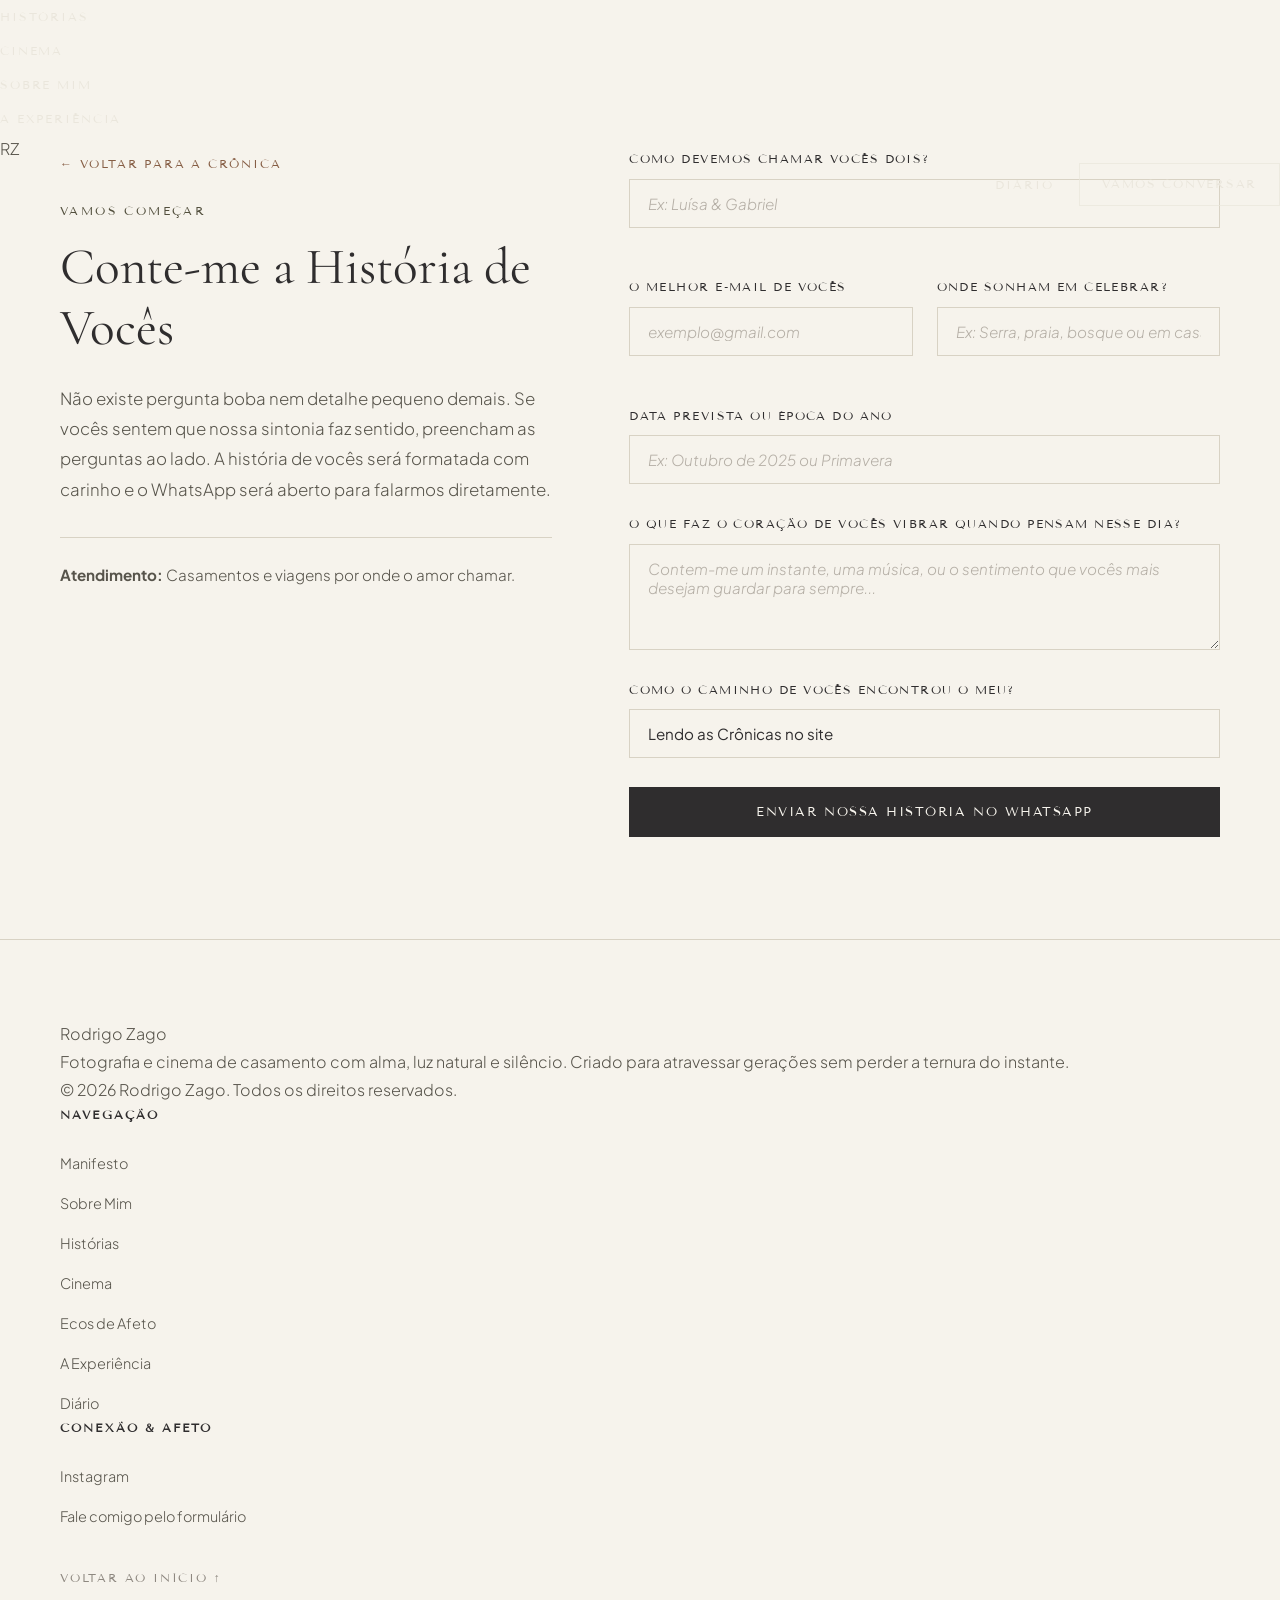
==== contato.html @ 3f22f792 "feat(contato): criar pagina dedicada de contato com envio para o WhatsApp e integrar com as cronicas" ====
<!DOCTYPE html>
<html lang="pt-BR">
<head>
  <meta charset="UTF-8">
  <meta name="viewport" content="width=device-width, initial-scale=1.0">
  <title>Conte-me a História de Vocês — Rodrigo Zago Fotografia & Filme</title>
  <meta name="description" content="Inicie a conversa sobre a fotografia e o filme do casamento de vocês com Rodrigo Zago. Envie os detalhes e fale diretamente pelo WhatsApp.">

  <!-- Google Fonts -->
  <link rel="preconnect" href="https://fonts.googleapis.com">
  <link rel="preconnect" href="https://fonts.gstatic.com" crossorigin>
  <link href="https://fonts.googleapis.com/css2?family=Cormorant+Garamond:ital,wght@0,300;0,400;0,500;0,600;1,400&family=Plus+Jakarta+Sans:wght@200;300;400;500;600&family=Tenor+Sans&display=swap" rel="stylesheet">

  <!-- Estilos Globais -->
  <link rel="stylesheet" href="style.css">
</head>
<body class="contact-standalone-page">

  <!-- HEADER NAVEGAÇÃO -->
  <header class="site-header" id="siteHeader">
    <div class="header-container">
      <nav class="nav-desktop-left" aria-label="Navegação principal">
        <ul class="nav-links">
          <li><a href="index.html#historias" class="nav-link">Histórias</a></li>
          <li><a href="index.html#cinema" class="nav-link">Cinema</a></li>
          <li><a href="index.html#sobre" class="nav-link">Sobre Mim</a></li>
          <li><a href="index.html#experiencia" class="nav-link">A Experiência</a></li>
        </ul>
      </nav>

      <div class="brand-monogram">
        <a href="index.html" class="logo-link" aria-label="Rodrigo Zago — Ir para a página inicial">
          <div class="monogram-circle">
            <span class="monogram-text">RZ</span>
          </div>
        </a>
      </div>

      <div class="nav-action-group">
        <a href="index.html#diario" class="nav-link desktop-only">Diário</a>
        <a href="contato.html" class="btn btn-primary-sm">Vamos Conversar</a>
        <button class="mobile-toggle" id="mobileToggle" aria-expanded="false" aria-controls="mobileMenu" aria-label="Abrir menu de navegação">
          <span class="hamburger-line"></span>
          <span class="hamburger-line"></span>
        </button>
      </div>
    </div>

    <!-- Menu Mobile Drawer -->
    <div class="mobile-drawer" id="mobileMenu" aria-hidden="true">
      <div class="drawer-content">
        <ul class="mobile-nav-list">
          <li><a href="index.html#manifesto" class="mobile-nav-link">Manifesto</a></li>
          <li><a href="index.html#sobre" class="mobile-nav-link">Sobre Mim</a></li>
          <li><a href="index.html#historias" class="mobile-nav-link">Histórias & Galeria</a></li>
          <li><a href="index.html#cinema" class="mobile-nav-link">Cinema & Filmes</a></li>
          <li><a href="index.html#depoimentos" class="mobile-nav-link">Ecos de Afeto</a></li>
          <li><a href="index.html#experiencia" class="mobile-nav-link">A Experiência</a></li>
          <li><a href="index.html#diario" class="mobile-nav-link">Diário & Crônicas</a></li>
          <li><a href="contato.html" class="mobile-nav-link highlight">Iniciar Nossa Conversa</a></li>
        </ul>
        <div class="mobile-drawer-footer">
          <p class="drawer-note">Disponível em todo o Brasil & Destinos Internacionais</p>
          <div class="drawer-socials">
            <a href="https://instagram.com" target="_blank" rel="noopener">Instagram</a>
          </div>
        </div>
      </div>
    </div>
  </header>

  <!-- SEÇÃO DE FORMULÁRIO DE CONTATO (INTEGRAÇÃO WHATSAPP) -->
  <main class="contact-page-main" style="padding-top: calc(var(--header-height) + clamp(2.5rem, 5vw, 4.5rem)); padding-bottom: clamp(5rem, 8vw, 8rem);">
    <div class="container contact-container">
      <div class="contact-intro">
        <div style="margin-bottom: 1.5rem;">
          <a href="javascript:history.back()" id="contactBackBtn" style="display: inline-flex; align-items: center; gap: 8px; font-family: var(--font-accent); font-size: 0.75rem; letter-spacing: 0.15em; text-transform: uppercase; color: var(--accent-terracotta);">
            ← Voltar para a crônica
          </a>
        </div>
        <p class="section-tagline">VAMOS COMEÇAR</p>
        <h1 class="section-heading" style="font-size: clamp(2.2rem, 4.5vw, 3.2rem);">Conte-me a História de Vocês</h1>
        <p class="contact-lead">
          Não existe pergunta boba nem detalhe pequeno demais. Se vocês sentem que nossa sintonia faz sentido, preencham as perguntas ao lado. A história de vocês será formatada com carinho e o WhatsApp será aberto para falarmos diretamente.
        </p>
        <div class="contact-direct-info">
          <p><strong>Atendimento:</strong> Casamentos e viagens por onde o amor chamar.</p>
        </div>
      </div>

      <div class="form-wrapper">
        <form class="intimate-form" id="contactForm" novalidate>
          <div class="form-group">
            <label for="names" class="form-label">Como devemos chamar vocês dois?</label>
            <input type="text" id="names" name="names" class="form-input" placeholder="Ex: Luísa & Gabriel" required>
            <span class="field-error" id="namesError" aria-live="polite"></span>
          </div>

          <div class="form-row">
            <div class="form-group">
              <label for="email" class="form-label">O melhor e-mail de vocês</label>
              <input type="email" id="email" name="email" class="form-input" placeholder="exemplo@gmail.com" required>
              <span class="field-error" id="emailError" aria-live="polite"></span>
            </div>
            <div class="form-group">
              <label for="location" class="form-label">Onde sonham em celebrar?</label>
              <input type="text" id="location" name="location" class="form-input" placeholder="Ex: Serra, praia, bosque ou em casa">
            </div>
          </div>

          <div class="form-group">
            <label for="date" class="form-label">Data prevista ou época do ano</label>
            <input type="text" id="date" name="date" class="form-input" placeholder="Ex: Outubro de 2025 ou Primavera">
          </div>

          <div class="form-group">
            <label for="story" class="form-label">O que faz o coração de vocês vibrar quando pensam nesse dia?</label>
            <textarea id="story" name="story" class="form-textarea" rows="4" placeholder="Contem-me um instante, uma música, ou o sentimento que vocês mais desejam guardar para sempre..."></textarea>
          </div>

          <div class="form-group">
            <label for="discovery" class="form-label">Como o caminho de vocês encontrou o meu?</label>
            <select id="discovery" name="discovery" class="form-select">
              <option value="" disabled selected>Selecione uma opção carinhosa...</option>
              <option value="cronicas" selected>Lendo as Crônicas no site</option>
              <option value="instagram">Instagram / Fotos que vi por lá</option>
              <option value="indicacao">Indicação de amigos queridos ou fornecedor</option>
              <option value="pinterest">Pinterest / Inspirações salvas</option>
              <option value="google">Busca no Google</option>
              <option value="outro">Outro acaso bonito</option>
            </select>
          </div>

          <button type="submit" class="btn btn-primary btn-block" id="submitBtn">
            <span class="btn-text">Enviar Nossa História no WhatsApp</span>
            <span class="spinner" aria-hidden="true"></span>
          </button>
        </form>

        <!-- Confirmação Acolhedora -->
        <div class="form-success-card" id="formSuccess" style="display: none;" role="alert">
          <h3 class="success-heading">História encaminhada com afeto!</h3>
          <p class="success-message">
            Sua história foi formatada com carinho e o WhatsApp foi aberto para falar diretamente com o Rodrigo Zago.
          </p>
          <p class="success-message" style="font-size: 0.9rem; margin-bottom: 1.5rem; opacity: 0.85;">
            Caso a conversa não tenha aberto automaticamente, clique no botão abaixo para enviar:
          </p>
          <div>
            <a href="https://wa.me/5561998685870" id="whatsappFallbackBtn" target="_blank" rel="noopener" class="btn btn-primary" style="display: inline-flex; align-items: center; justify-content: center; gap: 0.5rem; text-decoration: none; padding: 0.9rem 2rem;">
              <span>Abrir conversa no WhatsApp</span>
              <span aria-hidden="true">→</span>
            </a>
          </div>
          <p class="success-sign" style="margin-top: 2rem;">— Rodrigo Zago</p>
        </div>
      </div>
    </div>
  </main>

  <!-- RODAPÉ EDITORIAL -->
  <footer class="site-footer">
    <div class="container footer-container">
      <div class="footer-col brand-col">
        <a href="index.html" class="footer-logo">Rodrigo Zago</a>
        <p class="footer-manifesto-mini">
          Fotografia e cinema de casamento com alma, luz natural e silêncio. Criado para atravessar gerações sem perder a ternura do instante.
        </p>
        <p class="footer-copyright">
          © 2026 Rodrigo Zago. Todos os direitos reservados.
        </p>
      </div>

      <div class="footer-col nav-col">
        <h5 class="footer-title">Navegação</h5>
        <ul class="footer-nav">
          <li><a href="index.html#manifesto">Manifesto</a></li>
          <li><a href="index.html#sobre">Sobre Mim</a></li>
          <li><a href="index.html#historias">Histórias</a></li>
          <li><a href="index.html#cinema">Cinema</a></li>
          <li><a href="index.html#depoimentos">Ecos de Afeto</a></li>
          <li><a href="index.html#experiencia">A Experiência</a></li>
          <li><a href="index.html#diario">Diário</a></li>
        </ul>
      </div>

      <div class="footer-col connection-col">
        <h5 class="footer-title">Conexão & Afeto</h5>
        <ul class="footer-nav">
          <li><a href="https://instagram.com" target="_blank" rel="noopener">Instagram</a></li>
          <li><a href="contato.html">Fale comigo pelo formulário</a></li>
        </ul>
        <div class="footer-back-to-top">
          <a href="#siteHeader" class="back-link">Voltar ao início ↑</a>
        </div>
      </div>
    </div>
  </footer>

  <script src="script.js"></script>
</body>
</html>
---- style.css ----
/* ==========================================================================
   RODRIGO ZAGO FOTOGRAFIA & FILME — DESIGN SYSTEM & ESTILO VISUAL
   Paleta e tipografia alinhadas à identidade visual da marca Rodrigo Zago
   ========================================================================== */

/* 1. VARIÁVEIS DE DESIGN & PALETA DE CORES */
:root {
  /* Cores Principais */
  /* Paleta da marca Rodrigo Zago: oliva #524F3D · grafite #2F2D2E · creme #EAE6DC · terracota #865E45 */
  --bg-canvas: #F6F3EC;          /* Creme claro (derivado do creme da marca) */
  --bg-surface: #EAE6DC;         /* Creme da marca para seções alternadas */
  --bg-surface-dark: #2F2D2E;    /* Grafite da marca para botões sólidos */
  --border-subtle: #D8D2C4;      /* Linhas divisórias ultrafinas */
  --border-active: #524F3D;      /* Oliva da marca (foco) */
  
  /* Tipografia */
  --text-primary: #2F2D2E;       /* Títulos e textos de alto contraste */
  --text-secondary: #57544B;     /* Leitura suave para corpo de texto */
  --text-muted: #8E8880;         /* Legendas e metadados */
  --accent-olive: #524F3D;       /* Verde oliva desbotado / tags */
  --accent-terracotta: #865E45;  /* Terracota suave */

  /* Famílias Tipográficas */
  --font-serif: 'Cormorant Garamond', Georgia, serif;
  --font-sans: 'Plus Jakarta Sans', -apple-system, BlinkMacSystemFont, "Segoe UI", Roboto, sans-serif;
  --font-accent: 'Tenor Sans', sans-serif;

  /* Easing & Transições */
  --transition-smooth: cubic-bezier(0.16, 1, 0.3, 1);
  --transition-fast: cubic-bezier(0.25, 0.46, 0.45, 0.94);
  --duration-normal: 0.4s;
  --duration-slow: 0.8s;

  /* Espaçamentos & Layout */
  --container-max: 1280px;
  --header-height: 84px;
}

/* 2. RESET & BASE */
*, *::before, *::after {
  box-sizing: border-box;
  margin: 0;
  padding: 0;
}

html {
  scroll-behavior: smooth;
  font-size: 16px;
  background-color: var(--bg-canvas);
  color: var(--text-primary);
  -webkit-font-smoothing: antialiased;
  -moz-osx-font-smoothing: grayscale;
}

body {
  font-family: var(--font-sans);
  font-weight: 300;
  line-height: 1.75;
  background-color: var(--bg-canvas);
  color: var(--text-secondary);
  overflow-x: hidden;
  position: relative;
}

/* Acessibilidade: Skip Link */
.skip-link {
  position: absolute;
  top: -100px;
  left: 20px;
  background: var(--text-primary);
  color: var(--bg-canvas);
  padding: 12px 20px;
  z-index: 9999;
  text-decoration: none;
  font-size: 14px;
  letter-spacing: 0.05em;
  transition: top 0.2s ease;
}
.skip-link:focus {
  top: 20px;
}

/* Foco visível acessível */
:focus-visible {
  outline: 2px solid var(--accent-olive);
  outline-offset: 4px;
}

/* Imagens responsivas */
img {
  max-width: 100%;
  height: auto;
  display: block;
}

/* Links & Botões */
a {
  color: inherit;
  text-decoration: none;
  transition: color var(--duration-normal) var(--transition-smooth);
}

button {
  background: none;
  border: none;
  cursor: pointer;
  font-family: inherit;
}

/* 3. LAYOUT & CONTAINERS */
.container {
  width: 100%;
  max-width: var(--container-max);
  margin-left: auto;
  margin-right: auto;
  padding-left: clamp(20px, 5vw, 60px);
  padding-right: clamp(20px, 5vw, 60px);
}

.section-tagline {
  font-family: var(--font-accent);
  font-size: 0.75rem;
  letter-spacing: 0.2em;
  text-transform: uppercase;
  color: var(--accent-olive);
  margin-bottom: 1rem;
}

.section-heading {
  font-family: var(--font-serif);
  font-size: clamp(2rem, 3.5vw, 3.25rem);
  font-weight: 400;
  line-height: 1.2;
  color: var(--text-primary);
  margin-bottom: 1.5rem;
}

.section-description {
  font-size: 1.05rem;
  line-height: 1.8;
  color: var(--text-secondary);
  max-width: 600px;
  margin: 0 auto 2.5rem;
}

.section-header-center {
  text-align: center;
  margin-bottom: 4rem;
}

/* 4. BOTÕES & INTERAÇÕES */
.btn {
  display: inline-flex;
  align-items: center;
  justify-content: center;
  font-family: var(--font-accent);
  font-size: 0.8rem;
  letter-spacing: 0.14em;
  text-transform: uppercase;
  padding: 16px 36px;
  transition: all var(--duration-normal) var(--transition-smooth);
  position: relative;
  overflow: hidden;
}

.btn-primary-sm {
  white-space: nowrap;
  background-color: var(--text-primary);
  color: var(--bg-canvas);
  padding: 10px 22px;
  font-size: 0.72rem;
  letter-spacing: 0.15em;
}
.btn-primary-sm:hover {
  background-color: var(--accent-olive);
  color: #FFFFFF;
}

.btn-primary {
  background-color: var(--text-primary);
  color: var(--bg-canvas);
  border: 1px solid var(--text-primary);
}
.btn-primary:hover {
  background-color: var(--accent-olive);
  border-color: var(--accent-olive);
}

/* Texto interno do botão sólido (ex.: "Enviar Nossa História") precisa contrastar com o fundo escuro */
.btn-primary .btn-text {
  color: var(--bg-canvas);
  padding: 0;
}

.btn-outline {
  background-color: transparent;
  color: var(--text-primary);
  border: 1px solid var(--border-subtle);
}
.btn-outline:hover {
  border-color: var(--text-primary);
  background-color: var(--text-primary);
  color: var(--bg-canvas);
}

.btn-text {
  font-family: var(--font-accent);
  font-size: 0.8rem;
  letter-spacing: 0.12em;
  color: var(--text-primary);
  padding: 16px 12px;
  display: inline-flex;
  align-items: center;
  gap: 8px;
}
.btn-text .arrow {
  transition: transform 0.3s ease;
}
.btn-text:hover .arrow {
  transform: translateX(6px);
}

.btn-block {
  width: 100%;
}

/* 5. HEADER & NAVEGAÇÃO */
/* Estado inicial: transparente sobre a foto do hero; ganha fundo creme ao rolar (.is-solid) ou com o menu mobile aberto */
.site-header.is-solid {
  background-color: rgba(246, 243, 236, 0.96);
  box-shadow: 0 4px 20px -8px rgba(47, 45, 46, 0.06);
  border-bottom-color: rgba(216, 210, 196, 0.8);
}
.site-header:not(.is-solid):not(:has(.mobile-toggle[aria-expanded="true"])) {
  background-color: transparent;
  border-bottom-color: transparent;
  -webkit-backdrop-filter: none;
  backdrop-filter: none;
}
.site-header:not(.is-solid):not(:has(.mobile-toggle[aria-expanded="true"])) .nav-link {
  color: var(--bg-surface);
}
.site-header:not(.is-solid):not(:has(.mobile-toggle[aria-expanded="true"])) .nav-link::after {
  background-color: var(--bg-surface);
}
.site-header:not(.is-solid):not(:has(.mobile-toggle[aria-expanded="true"])) .btn-primary-sm {
  background-color: transparent;
  border: 1px solid rgba(234, 230, 220, 0.7);
  color: var(--bg-surface);
}
.site-header:not(.is-solid):not(:has(.mobile-toggle[aria-expanded="true"])) .hamburger-line {
  background-color: var(--bg-surface);
}
.site-header:not(.is-solid):not(:has(.mobile-toggle[aria-expanded="true"])) .brand-logo {
  opacity: 0;
  pointer-events: none;
}
.brand-logo {
  transition: opacity 0.4s ease;
}

.site-header {
  position: fixed;
  top: 0;
  left: 0;
  right: 0;
  z-index: 1000;
  background-color: rgba(246, 243, 236, 0.85);
  backdrop-filter: blur(12px);
  -webkit-backdrop-filter: blur(12px);
  border-bottom: 1px solid rgba(216, 210, 196, 0.5);
  transition: background-color 0.3s ease, border-color 0.3s ease;
  height: var(--header-height);
}

.header-inner {
  height: 100%;
  display: grid;
  grid-template-columns: 1fr auto 1fr;
  align-items: center;
  position: relative;
}

.nav-desktop {
  grid-column: 1;
  display: flex;
  align-items: center;
  justify-content: flex-start;
}

.nav-list {
  display: flex;
  list-style: none;
  align-items: center;
  gap: clamp(1.4rem, 2vw, 2.2rem);
}

.nav-link {
  font-family: var(--font-accent);
  font-size: 0.78rem;
  letter-spacing: 0.15em;
  text-transform: uppercase;
  color: var(--text-secondary);
  position: relative;
  padding: 6px 0;
  display: inline-flex;
  align-items: center;
  white-space: nowrap;
}

.nav-link::after {
  content: '';
  position: absolute;
  bottom: 0;
  left: 0;
  width: 100%;
  height: 1px;
  background-color: var(--text-primary);
  transform: scaleX(0);
  transform-origin: right;
  transition: transform 0.35s var(--transition-smooth);
}

.nav-link:hover {
  color: var(--text-primary);
}
.nav-link:hover::after {
  transform: scaleX(1);
  transform-origin: left;
}

.brand-logo {
  grid-column: 2;
  justify-self: center;
  text-align: center;
  display: flex;
  flex-direction: column;
  align-items: center;
}

.logo-wordmark {
  display: block;
  height: 44px;
  width: auto;
  aspect-ratio: 3.8608 / 1;
  color: var(--accent-olive);
}

.nav-action-group {
  grid-column: 3;
  display: flex;
  align-items: center;
  justify-content: flex-end;
  justify-self: end;
  gap: clamp(1.4rem, 2vw, 2.2rem);
}

/* Mobile Toggle */
.mobile-toggle {
  display: none;
  flex-direction: column;
  justify-content: center;
  gap: 6px;
  width: 32px;
  height: 32px;
  padding: 4px;
}

.hamburger-line {
  width: 100%;
  height: 1px;
  background-color: var(--text-primary);
  transition: transform 0.3s ease, opacity 0.3s ease;
}

.mobile-toggle[aria-expanded="true"] .hamburger-line:nth-child(1) {
  transform: translateY(3.5px) rotate(45deg);
}
.mobile-toggle[aria-expanded="true"] .hamburger-line:nth-child(2) {
  transform: translateY(-3.5px) rotate(-45deg);
}

/* Mobile Drawer */
.mobile-drawer {
  position: fixed;
  top: var(--header-height);
  left: 0;
  right: 0;
  bottom: 0;
  background-color: var(--bg-canvas);
  display: flex;
  flex-direction: column;
  justify-content: space-between;
  padding: 3rem 2rem 2rem;
  opacity: 0;
  pointer-events: none;
  transform: translateY(-10px);
  transition: opacity 0.4s ease, transform 0.4s var(--transition-smooth);
  z-index: 999;
}

.mobile-drawer.is-open {
  opacity: 1;
  pointer-events: auto;
  transform: translateY(0);
}

.mobile-nav-list {
  list-style: none;
  display: flex;
  flex-direction: column;
  gap: 1.6rem;
}

.mobile-nav-link {
  font-family: var(--font-serif);
  font-size: 1.85rem;
  font-weight: 300;
  color: var(--text-primary);
}
.mobile-nav-link.highlight {
  font-style: italic;
  color: var(--accent-terracotta);
}

.mobile-drawer-footer {
  border-top: 1px solid var(--border-subtle);
  padding-top: 1.5rem;
  font-size: 0.85rem;
  color: var(--text-muted);
}
.drawer-socials {
  margin-top: 0.5rem;
  display: flex;
  gap: 0.8rem;
  align-items: center;
}

/* 6. HERO SECTION */
.hero-section {
  position: relative;
  min-height: 100vh;
  min-height: 100svh;
  display: flex;
  align-items: center;
  justify-content: center;
  text-align: center;
  padding: calc(var(--header-height) + 2rem) 0 6rem;
  overflow: hidden;
  isolation: isolate;
  color: var(--bg-surface);
}

/* Fundo em tela cheia */
.hero-bg {
  position: absolute;
  inset: 0;
  z-index: -1;
  background-color: #1d1c17;
}
.hero-bg-img {
  width: 100%;
  height: 100%;
  object-fit: cover;
  object-position: 55% 50%;
}
.hero-bg-overlay {
  position: absolute;
  inset: 0;
  background:
    linear-gradient(to bottom, rgba(29, 28, 23, 0.55) 0%, rgba(29, 28, 23, 0.38) 45%, rgba(29, 28, 23, 0.7) 100%);
}

.hero-cover-content {
  display: flex;
  flex-direction: column;
  align-items: center;
}

.hero-logo-heading {
  margin: 0 0 2.2rem;
  line-height: 0;
}
.hero-logo {
  width: clamp(260px, 46vw, 600px);
  height: auto;
  color: var(--bg-surface);
}

.hero-manifesto {
  font-family: var(--font-serif);
  font-size: clamp(1.45rem, 2.5vw, 2.3rem);
  font-weight: 400;
  font-style: italic;
  line-height: 1.3;
  color: var(--bg-surface);
  max-width: 760px;
  margin-bottom: 1.4rem;
}

.hero-subtext {
  font-size: clamp(0.95rem, 1.1vw, 1.1rem);
  line-height: 1.8;
  color: rgba(234, 230, 220, 0.82);
  max-width: 540px;
  margin-bottom: 2.4rem;
}

.hero-actions {
  justify-content: center;
  display: flex;
  flex-wrap: wrap;
  align-items: center;
  gap: 1.5rem;
}

.hero-section .btn-outline {
  color: var(--bg-surface);
  border-color: rgba(234, 230, 220, 0.7);
}
.hero-section .btn-outline:hover {
  background-color: var(--bg-surface);
  border-color: var(--bg-surface);
  color: var(--text-primary);
}
.hero-section .btn-text {
  color: var(--bg-surface);
}

/* Indicador de Scroll */
.scroll-invitation {
  position: absolute;
  left: 0;
  right: 0;
  bottom: 1.75rem;
  text-align: center;
}

.scroll-link {
  display: inline-flex;
  flex-direction: column;
  align-items: center;
  gap: 8px;
  color: rgba(234, 230, 220, 0.75);
  font-family: var(--font-accent);
  font-size: 0.7rem;
  letter-spacing: 0.2em;
  text-transform: uppercase;
}

.scroll-line {
  width: 1px;
  height: 36px;
  background: linear-gradient(to bottom, rgba(234, 230, 220, 0.2), var(--bg-surface));
  animation: scrollPulse 2s infinite ease-in-out;
}

@keyframes scrollPulse {
  0% { transform: scaleY(0.4); transform-origin: top; }
  50% { transform: scaleY(1); transform-origin: top; }
  100% { transform: scaleY(0.4); transform-origin: bottom; }
}

.visually-hidden {
  position: absolute;
  width: 1px;
  height: 1px;
  margin: -1px;
  padding: 0;
  overflow: hidden;
  clip: rect(0, 0, 0, 0);
  white-space: nowrap;
  border: 0;
}

/* 7. SEÇÃO SOBRE (ACOLHIMENTO HUMANO) */
.about-section {
  padding: clamp(5rem, 8vw, 9rem) 0;
  background-color: var(--bg-surface);
  border-top: 1px solid var(--border-subtle);
  border-bottom: 1px solid var(--border-subtle);
}

.about-grid {
  display: grid;
  grid-template-columns: 0.85fr 1.15fr;
  gap: clamp(3rem, 6vw, 7rem);
  align-items: center;
}

.portrait-container {
  position: relative;
  padding: 16px;
  background: var(--bg-canvas);
  border: 1px solid var(--border-subtle);
  box-shadow: 0 12px 30px -15px rgba(47, 45, 46, 0.05);
}

.portrait-img {
  width: 100%;
  aspect-ratio: 3 / 4;
  object-fit: cover;
}

.portrait-caption {
  margin-top: 14px;
  text-align: center;
  font-family: var(--font-serif);
  font-size: 1.15rem;
  color: var(--text-primary);
}
.portrait-caption .sub {
  display: block;
  font-family: var(--font-accent);
  font-size: 0.65rem;
  letter-spacing: 0.15em;
  text-transform: uppercase;
  color: var(--text-muted);
  margin-top: 2px;
}

.editorial-body {
  font-size: 1.05rem;
  line-height: 1.9;
  color: var(--text-secondary);
  display: flex;
  flex-direction: column;
  gap: 1.5rem;
  margin-bottom: 2.5rem;
}

.highlight-quote {
  font-family: var(--font-serif);
  font-size: 1.35rem;
  font-style: italic;
  line-height: 1.5;
  color: var(--text-primary);
  border-left: 2px solid var(--accent-terracotta);
  padding-left: 1.5rem;
  margin: 1rem 0;
}

.about-footer-actions {
  display: flex;
  align-items: center;
  justify-content: space-between;
  flex-wrap: wrap;
  gap: 1.5rem;
  padding-top: 1rem;
}

.personal-sign {
  display: flex;
  flex-direction: column;
}

.sign-name {
  font-family: var(--font-serif);
  font-size: 1.6rem;
  font-style: italic;
  color: var(--text-primary);
}

.sign-city {
  font-family: var(--font-accent);
  font-size: 0.68rem;
  letter-spacing: 0.15em;
  text-transform: uppercase;
  color: var(--accent-olive);
}

/* 8. GALERIA EDITORIAL (MASONRY GRID) */
.gallery-section {
  padding: clamp(5rem, 8vw, 9rem) 0;
}

.filter-tabs {
  display: flex;
  justify-content: center;
  flex-wrap: wrap;
  gap: 0.75rem;
  margin-top: 2rem;
}

.tab-btn {
  font-family: var(--font-accent);
  font-size: 0.75rem;
  letter-spacing: 0.15em;
  text-transform: uppercase;
  color: var(--text-secondary);
  padding: 8px 18px;
  border: 1px solid transparent;
  transition: all 0.3s ease;
}

.tab-btn:hover {
  color: var(--text-primary);
  border-color: var(--border-subtle);
}

.tab-btn.active {
  color: var(--text-primary);
  border-color: var(--text-primary);
  background-color: var(--bg-surface);
}

/* Grid Editorial */
.masonry-grid {
  display: grid;
  grid-template-columns: repeat(12, 1fr);
  gap: 1.75rem;
  margin-top: 3.5rem;
}

.gallery-card {
  position: relative;
  overflow: hidden;
  transition: opacity 0.4s ease, transform 0.4s ease;
}

.gallery-card.hide {
  display: none;
}

/* Variações de Ritmo Editorial */
.item-tall {
  grid-column: span 4;
}
.item-standard {
  grid-column: span 4;
}
.item-wide {
  grid-column: span 8;
}

.gallery-btn {
  width: 100%;
  height: 100%;
  display: block;
  text-align: left;
  position: relative;
  overflow: hidden;
}

.gallery-btn img {
  width: 100%;
  height: 100%;
  object-fit: cover;
  transition: transform var(--duration-slow) var(--transition-smooth);
}

.item-tall .gallery-btn { aspect-ratio: 3 / 4.2; }
.item-standard .gallery-btn { aspect-ratio: 1 / 1; }
.item-wide .gallery-btn { aspect-ratio: 16 / 9; }

/* Overlay de Hover */
.card-overlay {
  position: absolute;
  inset: 0;
  background: linear-gradient(to top, rgba(47, 45, 46, 0.75) 0%, rgba(47, 45, 46, 0.1) 60%, transparent 100%);
  opacity: 0;
  display: flex;
  flex-direction: column;
  justify-content: flex-end;
  padding: 2rem;
  transition: opacity 0.4s var(--transition-smooth);
  color: #FFFFFF;
}

.gallery-btn:hover img {
  transform: scale(1.04);
}
.gallery-btn:hover .card-overlay {
  opacity: 1;
}

.card-category {
  font-family: var(--font-accent);
  font-size: 0.65rem;
  letter-spacing: 0.2em;
  text-transform: uppercase;
  color: #DFD7CB;
}

.card-title {
  font-family: var(--font-serif);
  font-size: 1.5rem;
  font-weight: 400;
  margin: 4px 0;
}

.card-location {
  font-size: 0.85rem;
  color: #DFD7CB;
  font-weight: 300;
}

.view-icon {
  position: absolute;
  top: 1.5rem;
  right: 1.5rem;
  font-size: 1.5rem;
  color: #FFFFFF;
  line-height: 1;
}

.gallery-cta {
  text-align: center;
  margin-top: 5rem;
}

.gallery-invitation {
  font-family: var(--font-serif);
  font-size: 1.35rem;
  font-style: italic;
  color: var(--text-primary);
  margin-bottom: 1.5rem;
}

/* 9. SEÇÃO DEPOIMENTOS (ECOS DE AFETO) */
.testimonial-section {
  padding: clamp(5rem, 8vw, 8rem) 0;
  background-color: var(--bg-surface);
  border-top: 1px solid var(--border-subtle);
  border-bottom: 1px solid var(--border-subtle);
}

.testimonial-card {
  max-width: 820px;
  margin: 0 auto;
  text-align: center;
  position: relative;
}

.testimonial-quote-mark {
  font-family: var(--font-serif);
  font-size: 6rem;
  line-height: 1;
  color: var(--border-subtle);
  margin-bottom: -1rem;
}

.testimonials-slider {
  position: relative;
  min-height: 220px;
}

.testimonial-item {
  display: none;
  opacity: 0;
  transition: opacity 0.5s var(--transition-smooth);
}

.testimonial-item.active {
  display: block;
  opacity: 1;
}

.testimonial-text {
  font-family: var(--font-serif);
  font-size: clamp(1.25rem, 2.2vw, 1.85rem);
  font-style: italic;
  font-weight: 400;
  line-height: 1.6;
  color: var(--text-primary);
  margin-bottom: 2.5rem;
}

.author-name {
  font-family: var(--font-accent);
  font-size: 0.85rem;
  letter-spacing: 0.18em;
  text-transform: uppercase;
  color: var(--text-primary);
  font-style: normal;
  display: block;
}

.author-event {
  font-size: 0.85rem;
  color: var(--accent-olive);
  margin-top: 4px;
  display: block;
}

.testimonial-nav {
  display: flex;
  justify-content: center;
  gap: 12px;
  margin-top: 2.5rem;
}

.slider-dot {
  width: 10px;
  height: 10px;
  border-radius: 50%;
  border: 1px solid var(--text-primary);
  background-color: transparent;
  transition: all 0.3s ease;
}

.slider-dot.active {
  background-color: var(--text-primary);
  transform: scale(1.2);
}

/* 10. A EXPERIÊNCIA (PASSOS) */
.experience-section {
  padding: clamp(5rem, 8vw, 9rem) 0;
}

.steps-grid {
  display: grid;
  grid-template-columns: repeat(3, 1fr);
  gap: clamp(2rem, 4vw, 4rem);
  margin-top: 4rem;
}

.step-card {
  padding: 2.5rem 2rem;
  border-top: 1px solid var(--border-subtle);
  position: relative;
}

.step-num {
  font-family: var(--font-serif);
  font-size: 2.5rem;
  font-style: italic;
  color: var(--border-subtle);
  display: block;
  margin-bottom: 1rem;
}

.step-title {
  font-family: var(--font-serif);
  font-size: 1.5rem;
  font-weight: 400;
  color: var(--text-primary);
  margin-bottom: 1rem;
}

.step-body {
  font-size: 0.95rem;
  line-height: 1.8;
  color: var(--text-secondary);
}

/* 11. DIÁRIO & CRÔNICAS */
.journal-section {
  padding: clamp(5rem, 8vw, 9rem) 0;
  background-color: var(--bg-surface);
  border-top: 1px solid var(--border-subtle);
}

.journal-header {
  display: flex;
  justify-content: space-between;
  align-items: flex-end;
  margin-bottom: 3.5rem;
}

.journal-carousel-wrapper {
  position: relative;
  width: 100%;
}

.journal-carousel-controls {
  display: none;
}

.journal-grid {
  display: grid;
  grid-template-columns: repeat(2, 1fr);
  gap: clamp(2rem, 5vw, 4rem);
}

.journal-card-link {
  display: block;
}

.journal-img-wrapper {
  overflow: hidden;
  aspect-ratio: 16 / 10;
  margin-bottom: 1.5rem;
}

.journal-img-wrapper img {
  width: 100%;
  height: 100%;
  object-fit: cover;
  transition: transform var(--duration-slow) var(--transition-smooth);
}

.journal-card:hover .journal-img-wrapper img {
  transform: scale(1.03);
}

.journal-meta {
  display: flex;
  align-items: center;
  gap: 8px;
  font-family: var(--font-accent);
  font-size: 0.7rem;
  letter-spacing: 0.15em;
  text-transform: uppercase;
  color: var(--text-muted);
  margin-bottom: 0.8rem;
}

.journal-title {
  font-family: var(--font-serif);
  font-size: 1.75rem;
  font-weight: 400;
  line-height: 1.3;
  color: var(--text-primary);
  margin-bottom: 0.8rem;
}

.journal-excerpt {
  font-size: 0.95rem;
  line-height: 1.8;
  color: var(--text-secondary);
  margin-bottom: 1.2rem;
}

.read-more {
  font-family: var(--font-accent);
  font-size: 0.75rem;
  letter-spacing: 0.15em;
  text-transform: uppercase;
  color: var(--text-primary);
  display: inline-flex;
  align-items: center;
  gap: 6px;
  border-bottom: 1px solid var(--text-primary);
  padding-bottom: 2px;
}

/* 12. CONTATO HUMANIZADO */
.contact-section {
  padding: clamp(5rem, 8vw, 9rem) 0;
  border-top: 1px solid var(--border-subtle);
}

.contact-container {
  display: grid;
  grid-template-columns: 1fr 1.2fr;
  gap: clamp(3rem, 6vw, 6rem);
  align-items: flex-start;
}

.contact-lead {
  font-size: 1.05rem;
  line-height: 1.8;
  color: var(--text-secondary);
  margin-bottom: 2rem;
}

.contact-direct-info {
  display: flex;
  flex-direction: column;
  gap: 0.8rem;
  font-size: 0.95rem;
  color: var(--text-secondary);
  padding-top: 1.5rem;
  border-top: 1px solid var(--border-subtle);
}

.contact-direct-info a {
  color: var(--text-primary);
  text-decoration: underline;
  text-underline-offset: 4px;
}

/* Formulário */
.intimate-form {
  display: flex;
  flex-direction: column;
  gap: 1.8rem;
}

.form-row {
  display: grid;
  grid-template-columns: 1fr 1fr;
  gap: 1.5rem;
}

.form-group {
  display: flex;
  flex-direction: column;
}

.form-label {
  font-family: var(--font-accent);
  font-size: 0.75rem;
  letter-spacing: 0.12em;
  text-transform: uppercase;
  color: var(--text-primary);
  margin-bottom: 0.6rem;
}

.form-input,
.form-textarea,
.form-select {
  width: 100%;
  background: transparent;
  border: 1px solid var(--border-subtle);
  padding: 14px 18px;
  font-family: var(--font-sans);
  font-size: 0.95rem;
  color: var(--text-primary);
  transition: border-color 0.3s ease, background-color 0.3s ease;
  border-radius: 0;
  -webkit-appearance: none;
}

.form-input:focus,
.form-textarea:focus,
.form-select:focus {
  outline: none;
  border-color: var(--text-primary);
  background-color: #FFFFFF;
}

.form-input::placeholder,
.form-textarea::placeholder {
  color: #B5AFA6;
  font-style: italic;
  font-weight: 300;
}

.form-select {
  cursor: pointer;
}

.field-error {
  font-size: 0.78rem;
  color: #A33B32;
  margin-top: 4px;
  min-height: 16px;
}

.form-success-card {
  background: var(--bg-surface);
  border: 1px solid var(--border-subtle);
  padding: 3rem 2.5rem;
  text-align: center;
}

.success-heading {
  font-family: var(--font-serif);
  font-size: 2rem;
  font-style: italic;
  color: var(--text-primary);
  margin-bottom: 1rem;
}

.success-message {
  font-size: 1rem;
  line-height: 1.8;
  color: var(--text-secondary);
  max-width: 480px;
  margin: 0 auto 1.5rem;
}

.success-sign {
  font-family: var(--font-serif);
  font-size: 1.5rem;
  font-style: italic;
  color: var(--accent-terracotta);
}

/* 13. RODAPÉ MINIMALISTA */
.site-footer {
  background-color: var(--bg-canvas);
  border-top: 1px solid var(--border-subtle);
  padding: 5rem 0 3rem;
}

.footer-grid {
  display: grid;
  grid-template-columns: 1.4fr 0.8fr 1fr;
  gap: clamp(2rem, 5vw, 5rem);
}

.footer-brand {
  margin-bottom: 1.25rem;
  line-height: 0;
}

.logo-monogram {
  display: block;
  height: 54px;
  width: 54px;
  color: var(--accent-terracotta);
}

.logo-wordmark--footer {
  height: 58px;
}

.footer-philosophy {
  font-size: 0.95rem;
  line-height: 1.8;
  color: var(--text-secondary);
  max-width: 380px;
  margin-bottom: 2rem;
}

.footer-copy {
  font-size: 0.8rem;
  color: var(--text-muted);
}

.footer-title {
  font-family: var(--font-accent);
  font-size: 0.75rem;
  letter-spacing: 0.18em;
  text-transform: uppercase;
  color: var(--text-primary);
  margin-bottom: 1.5rem;
}

.footer-nav {
  list-style: none;
  display: flex;
  flex-direction: column;
  gap: 0.75rem;
}

.footer-nav a {
  font-size: 0.9rem;
  color: var(--text-secondary);
}

.footer-nav a:hover {
  color: var(--text-primary);
  text-decoration: underline;
  text-underline-offset: 4px;
}

.footer-back-to-top {
  margin-top: 2rem;
}

.back-link {
  font-family: var(--font-accent);
  font-size: 0.75rem;
  letter-spacing: 0.15em;
  text-transform: uppercase;
  color: var(--text-muted);
}
.back-link:hover {
  color: var(--text-primary);
}

/* 14. LIGHTBOX DIALOG (MODERN WEB GUIDANCE) */
.lightbox-dialog {
  border: none;
  background: transparent;
  padding: 0;
  max-width: 95vw;
  max-height: 95vh;
  margin: auto;
  overflow: visible;
}

.lightbox-dialog::backdrop {
  background: rgba(26, 24, 23, 0.88);
  backdrop-filter: blur(8px);
}

.dialog-inner {
  display: flex;
  flex-direction: column;
  align-items: center;
  position: relative;
}

.dialog-close-btn {
  position: absolute;
  top: -48px;
  right: 0;
  width: 42px;
  height: 42px;
  border-radius: 50%;
  background: rgba(22, 22, 22, 0.75);
  border: 1px solid rgba(255, 255, 255, 0.22);
  color: rgba(255, 255, 255, 0.95);
  display: flex;
  align-items: center;
  justify-content: center;
  cursor: pointer;
  padding: 0;
  margin: 0;
  transition: background 0.25s ease, border-color 0.25s ease, transform 0.3s cubic-bezier(0.16, 1, 0.3, 1), box-shadow 0.25s ease, color 0.25s ease;
  backdrop-filter: blur(14px);
  -webkit-backdrop-filter: blur(14px);
  box-shadow: 0 4px 20px rgba(0, 0, 0, 0.45);
  z-index: 100;
}

.dialog-close-btn:hover {
  background: rgba(255, 255, 255, 0.2);
  border-color: rgba(255, 255, 255, 0.5);
  color: #FFFFFF;
  transform: scale(1.08) rotate(90deg);
  box-shadow: 0 6px 24px rgba(0, 0, 0, 0.6);
}

.dialog-close-btn:active {
  transform: scale(0.94);
  background: rgba(255, 255, 255, 0.15);
}

.dialog-close-btn:focus {
  outline: none;
}

.dialog-close-btn:focus-visible {
  outline: 2px solid rgba(255, 255, 255, 0.7);
  outline-offset: 3px;
}

.dialog-close-btn svg {
  width: 18px;
  height: 18px;
  stroke: currentColor;
  stroke-width: 2.2;
  display: block;
  pointer-events: none;
  transition: stroke 0.2s ease;
}

.dialog-media-container {
  display: flex;
  align-items: center;
  justify-content: center;
  gap: 1.5rem;
}

.dialog-image-wrapper {
  max-height: 75vh;
  box-shadow: 0 20px 50px rgba(0, 0, 0, 0.4);
}

.dialog-active-img {
  max-height: 75vh;
  max-width: 80vw;
  object-fit: contain;
  display: block;
}

.dialog-nav-btn {
  color: #FFFFFF;
  font-size: 3rem;
  line-height: 1;
  padding: 0 10px;
  transition: transform 0.2s ease, opacity 0.2s ease;
}
.dialog-nav-btn:hover {
  transform: scale(1.15);
}

.dialog-details {
  text-align: center;
  color: #FBF9F5;
  margin-top: 1.5rem;
}

.dialog-category {
  font-family: var(--font-accent);
  font-size: 0.65rem;
  letter-spacing: 0.2em;
  text-transform: uppercase;
  color: var(--border-subtle);
}

.dialog-title {
  font-family: var(--font-serif);
  font-size: 1.5rem;
  font-weight: 400;
  margin: 4px 0;
}

.dialog-location {
  font-size: 0.85rem;
  color: #DFD7CB;
}

/* 15. RESPONSIVIDADE (MEDIA QUERIES) */
@media (max-width: 1024px) {
  .about-grid {
    grid-template-columns: 1fr;
  }
  .portrait-container {
    max-width: 480px;
    margin: 0 auto;
  }
  .masonry-grid {
    grid-template-columns: repeat(6, 1fr);
  }
  .item-tall,
  .item-standard {
    grid-column: span 3;
  }
  .item-wide {
    grid-column: span 6;
  }
  .steps-grid {
    grid-template-columns: 1fr;
  }
  .contact-container {
    grid-template-columns: 1fr;
  }
  .footer-grid {
    grid-template-columns: 1fr;
    gap: 3rem;
  }
}

@media (max-width: 768px) {
  .header-inner {
    display: flex;
    justify-content: space-between;
    align-items: center;
  }
  .btn-primary-sm {
    padding: 9px 14px;
    font-size: 0.66rem;
  }
  .logo-monogram {
    height: 46px;
    width: 46px;
  }
  .nav-desktop,
  .desktop-only {
    display: none;
  }
  .brand-logo {
    grid-column: auto;
    justify-self: auto;
  }
  .nav-action-group {
    grid-column: auto;
    justify-self: auto;
    gap: 12px;
  }
  .mobile-toggle {
    display: flex;
  }
  .masonry-grid {
    grid-template-columns: 1fr;
    gap: 1.5rem;
  }
  .item-tall,
  .item-standard,
  .item-wide {
    grid-column: span 1;
  }
  .item-tall .gallery-btn,
  .item-standard .gallery-btn,
  .item-wide .gallery-btn {
    aspect-ratio: 4 / 5;
  }
  .journal-carousel-wrapper {
    position: relative;
    width: 100% !important;
    overflow: hidden;
  }

  .journal-grid {
    display: flex !important;
    width: 100% !important;
    overflow-x: auto;
    scroll-snap-type: x mandatory;
    -webkit-overflow-scrolling: touch;
    scroll-behavior: smooth;
    gap: 1.25rem;
    margin: 0 !important;
    padding: 0 0 1rem 0 !important;
    scrollbar-width: none;
  }

  .journal-grid::-webkit-scrollbar {
    display: none;
  }

  .journal-grid .journal-card {
    flex: 0 0 100% !important;
    min-width: 100% !important;
    width: 100% !important;
    max-width: 100% !important;
    scroll-snap-align: center;
    scroll-snap-stop: always;
    box-sizing: border-box;
  }

  .journal-carousel-controls {
    display: flex;
    align-items: center;
    justify-content: center;
    gap: 1.5rem;
    margin-top: 1.5rem;
    width: 100%;
  }
  .form-row {
    grid-template-columns: 1fr;
  }
  .dialog-nav-btn {
    display: none;
  }
}

/* Suporte para usuários com sensibilidade a movimentos */
@media (prefers-reduced-motion: reduce) {
  *, *::before, *::after {
    animation-duration: 0.01ms !important;
    animation-iteration-count: 1 !important;
    transition-duration: 0.01ms !important;
    scroll-behavior: auto !important;
  }
}

/* ==========================================================================
   16. DESTAQUES NA HOME & GALERIA POR LINHA DO TEMPO (galeria.html)
   ========================================================================== */
.highlights-carousel-wrapper {
  position: relative;
  width: 100%;
}

/* No desktop / PC: 6 fotos dispostas em 3 colunas x 2 linhas */
.highlights-grid {
  display: grid !important;
  grid-template-columns: repeat(3, 1fr) !important;
  gap: 2rem;
  margin-top: 3.5rem;
  align-items: stretch;
}

.highlights-grid .gallery-card,
.highlights-grid .item-tall,
.highlights-grid .item-standard,
.highlights-grid .item-wide {
  grid-column: span 1 !important;
  width: 100%;
}

.highlights-grid .gallery-btn {
  aspect-ratio: 3 / 4.2 !important;
  width: 100%;
  height: auto;
}

/* No tablet (769px a 992px): 2 colunas x 3 linhas */
@media (max-width: 992px) and (min-width: 769px) {
  .highlights-grid {
    grid-template-columns: repeat(2, 1fr) !important;
    gap: 1.5rem;
  }
}

/* Controles do carrossel ocultos por padrão no PC e Tablet */
.highlights-carousel-controls {
  display: none;
}

/* No celular / mobile (<= 768px): carrossel imersivo preenchendo a largura total */
@media (max-width: 768px) {
  .highlights-carousel-wrapper {
    position: relative;
    width: 100% !important;
    margin-top: 2rem;
    overflow: hidden;
  }

  .highlights-grid {
    display: flex !important;
    width: 100% !important;
    overflow-x: auto;
    scroll-snap-type: x mandatory;
    -webkit-overflow-scrolling: touch;
    scroll-behavior: smooth;
    gap: 1.25rem;
    margin: 0 !important;
    padding: 0 !important;
    scrollbar-width: none; /* Firefox */
  }

  .highlights-grid::-webkit-scrollbar {
    display: none; /* Chrome, Safari, Edge */
  }

  .highlights-grid .gallery-card {
    flex: 0 0 100% !important;
    min-width: 100% !important;
    width: 100% !important;
    max-width: 100% !important;
    scroll-snap-align: center;
    scroll-snap-stop: always;
    box-sizing: border-box;
  }

  .highlights-grid .gallery-btn {
    width: 100% !important;
    height: clamp(440px, 68vh, 600px) !important;
    aspect-ratio: unset !important;
    display: block !important;
  }

  .highlights-grid .gallery-btn img {
    width: 100% !important;
    height: 100% !important;
    object-fit: cover !important;
    display: block !important;
  }

  /* Exibe controles de navegação no mobile */
  .highlights-carousel-controls {
    display: flex;
    align-items: center;
    justify-content: center;
    gap: 1.5rem;
    margin-top: 1.5rem;
    width: 100%;
  }

  .carousel-nav-btn {
    background: transparent;
    border: none;
    color: var(--text-primary);
    font-size: 2rem;
    line-height: 1;
    cursor: pointer;
    padding: 6px 12px;
    transition: transform 0.2s ease, opacity 0.2s ease;
    display: flex;
    align-items: center;
    justify-content: center;
  }

  .carousel-nav-btn:active {
    transform: scale(0.9);
  }

  .carousel-dots {
    display: flex;
    align-items: center;
    gap: 10px;
  }

  .carousel-dot {
    width: 10px;
    height: 10px;
    border-radius: 50%;
    border: 1px solid var(--text-primary);
    background-color: transparent;
    transition: all 0.3s var(--transition-smooth);
    padding: 0;
    cursor: pointer;
  }

  .carousel-dot.active {
    background-color: var(--text-primary);
    transform: scale(1.3);
  }
}

.gallery-page-hero {
  padding: clamp(7rem, 12vw, 9.5rem) 0 3.5rem;
  text-align: center;
  background-color: var(--bg-canvas);
  border-bottom: 1px solid var(--border-subtle);
}

.gallery-page-hero .section-heading {
  margin: 0.5rem 0 1rem;
}

.gallery-timeline-nav {
  display: flex;
  justify-content: center;
  flex-wrap: wrap;
  gap: 0.75rem;
  margin-top: 2.25rem;
}

.timeline-nav-btn {
  font-family: var(--font-accent);
  font-size: 0.72rem;
  letter-spacing: 0.14em;
  text-transform: uppercase;
  color: var(--text-secondary);
  padding: 8px 18px;
  border: 1px solid var(--border-subtle);
  border-radius: 999px;
  background: transparent;
  transition: all 0.3s ease;
  cursor: pointer;
  text-decoration: none;
  display: inline-flex;
  align-items: center;
  gap: 6px;
}

.timeline-nav-btn:hover,
.timeline-nav-btn.active {
  color: var(--bg-canvas);
  background-color: var(--text-primary);
  border-color: var(--text-primary);
}

.gallery-section-block {
  padding: 5rem 0 4rem;
  border-bottom: 1px solid var(--border-subtle);
  scroll-margin-top: 5rem;
}

.gallery-section-block:last-of-type {
  border-bottom: none;
}

.timeline-header {
  margin-bottom: 2.5rem;
  position: relative;
}

.timeline-date-badge {
  display: inline-flex;
  align-items: center;
  gap: 10px;
  font-family: var(--font-accent);
  font-size: 0.72rem;
  letter-spacing: 0.22em;
  text-transform: uppercase;
  color: var(--accent-terracotta);
  margin-bottom: 0.6rem;
}

.timeline-date-badge::before {
  content: '';
  display: inline-block;
  width: 28px;
  height: 1px;
  background-color: var(--accent-terracotta);
}

.timeline-title {
  font-family: var(--font-serif);
  font-size: clamp(2rem, 3.8vw, 2.75rem);
  font-weight: 400;
  color: var(--text-primary);
  margin: 0.25rem 0 0.5rem;
}

.timeline-meta {
  font-family: var(--font-sans);
  font-size: 0.92rem;
  color: var(--text-secondary);
  font-weight: 300;
}



/* ==========================================================================
   CARDS DE DEPOIMENTO EDITORIAL NA GALERIA (PREENCHIMENTO DE ESPAÇOS EM BRANCO)
   ========================================================================== */
.gallery-quote-card {
  position: relative;
  overflow: hidden;
  display: flex;
  flex-direction: column;
  justify-content: center;
  align-items: center;
  text-align: center;
  border-radius: var(--border-radius-sm);
  transition: transform var(--transition-base), box-shadow var(--transition-base);
}

.gallery-quote-card.item-tall {
  grid-column: span 4;
  aspect-ratio: 3 / 4.2;
  padding: 2.25rem 1.85rem;
}

.gallery-quote-card.item-wide {
  grid-column: span 8;
  aspect-ratio: 16 / 9;
  padding: 2.75rem 3.5rem;
}

/* Variante Clara (Papiro Editorial) */
.gallery-quote-card.quote-light {
  background: #F4F1EA;
  border: 1px solid rgba(47, 45, 46, 0.12);
  color: #2F2D2E;
  box-shadow: 0 4px 20px rgba(0, 0, 0, 0.03);
}

.gallery-quote-card.quote-light .quote-symbol {
  color: rgba(82, 79, 61, 0.22);
}

.gallery-quote-card.quote-light .quote-text {
  color: #2F2D2E;
}

.gallery-quote-card.quote-light .quote-divider {
  background: rgba(140, 83, 62, 0.35);
}

.gallery-quote-card.quote-light .quote-author {
  color: #2F2D2E;
}

.gallery-quote-card.quote-light .quote-meta {
  color: #736E65;
}

/* Variante Escura (Grafite Nobre Editorial) */
.gallery-quote-card.quote-dark {
  background: #252422;
  border: 1px solid rgba(234, 230, 220, 0.12);
  color: #FAF8F5;
  box-shadow: 0 8px 30px rgba(0, 0, 0, 0.15);
}

.gallery-quote-card.quote-dark .quote-symbol {
  color: rgba(234, 230, 220, 0.25);
}

.gallery-quote-card.quote-dark .quote-text {
  color: #FAF8F5;
}

.gallery-quote-card.quote-dark .quote-divider {
  background: rgba(234, 230, 220, 0.3);
}

.gallery-quote-card.quote-dark .quote-author {
  color: #FAF8F5;
}

.gallery-quote-card.quote-dark .quote-meta {
  color: #B5B1A5;
}

/* Elementos Internos */
.quote-content-wrap {
  max-width: 480px;
  display: flex;
  flex-direction: column;
  align-items: center;
}

.quote-symbol {
  font-family: var(--font-serif);
  font-size: 3.5rem;
  line-height: 0.8;
  margin-bottom: 0.75rem;
  user-select: none;
}

.quote-text {
  font-family: var(--font-serif);
  font-size: 1.15rem;
  line-height: 1.65;
  font-style: italic;
  margin: 0;
  font-weight: 400;
}

.gallery-quote-card.item-wide .quote-text {
  font-size: 1.35rem;
  max-width: 620px;
}

.quote-divider {
  width: 32px;
  height: 1px;
  margin: 1.25rem 0 1.1rem 0;
}

.quote-author {
  font-family: var(--font-sans);
  font-size: 0.78rem;
  font-weight: 600;
  letter-spacing: 0.15em;
  text-transform: uppercase;
  font-style: normal;
  display: block;
}

.quote-meta {
  font-family: var(--font-sans);
  font-size: 0.72rem;
  letter-spacing: 0.08em;
  margin-top: 0.25rem;
  display: block;
}

.gallery-quote-card:hover {
  transform: translateY(-4px);
  box-shadow: 0 12px 35px rgba(0, 0, 0, 0.08);
}

@media (max-width: 1024px) {
  .gallery-quote-card.item-tall {
    grid-column: span 3;
    aspect-ratio: 3 / 4.2;
    padding: 1.75rem 1.25rem;
  }
  .gallery-quote-card.item-wide {
    grid-column: span 6;
    padding: 2.25rem 2rem;
  }
  .quote-text {
    font-size: 1.05rem;
  }
}

@media (max-width: 768px) {
  .gallery-quote-card.item-tall,
  .gallery-quote-card.item-wide {
    grid-column: span 1;
    aspect-ratio: auto;
    min-height: 270px;
    padding: 2.25rem 1.5rem;
  }
  .quote-text {
    font-size: 1.05rem;
  }
  .gallery-quote-card.item-wide .quote-text {
    font-size: 1.15rem;
  }
}

/* ==========================================================================
   17. SEÇÃO CINEMA & FILMES DE CASAMENTO (O CINEMA DO INVISÍVEL)
   ========================================================================== */
.cinema-section {
  padding: clamp(5rem, 8vw, 9rem) 0;
  background-color: var(--bg-canvas);
  position: relative;
  border-top: 1px solid var(--border-subtle);
}

.cinema-tabs-wrapper {
  display: flex;
  justify-content: center;
  margin-top: 2.75rem;
  margin-bottom: 0.5rem;
}

.cinema-tabs {
  display: inline-flex;
  gap: 0.4rem;
  flex-wrap: wrap;
  justify-content: center;
  background: var(--bg-surface);
  padding: 5px;
  border-radius: 40px;
  border: 1px solid var(--border-subtle);
}

.cinema-tab-btn {
  background: transparent;
  border: none;
  font-family: var(--font-accent);
  font-size: 0.7rem;
  letter-spacing: 0.14em;
  text-transform: uppercase;
  color: var(--text-secondary);
  padding: 8px 20px;
  border-radius: 30px;
  cursor: pointer;
  transition: all var(--transition-base);
}

.cinema-tab-btn:hover {
  color: var(--text-primary);
}

.cinema-tab-btn.active {
  background: var(--text-primary);
  color: #FFFFFF;
}

.cinema-carousel-wrapper {
  position: relative;
  width: 100%;
}

.cinema-carousel-controls {
  display: none;
}

.cinema-grid {
  display: grid;
  grid-template-columns: repeat(2, 1fr);
  gap: 2.75rem;
  margin-top: 3rem;
}

.cinema-card {
  display: flex;
  flex-direction: column;
  position: relative;
  cursor: pointer;
  transition: opacity 0.35s ease, transform 0.35s ease;
}

.cinema-card.hide {
  display: none !important;
}

.cinema-media-wrapper {
  position: relative;
  width: 100%;
  aspect-ratio: 16 / 9;
  border-radius: var(--border-radius-sm);
  overflow: hidden;
  background-color: #121212;
  box-shadow: 0 10px 30px rgba(0, 0, 0, 0.08);
  transition: transform var(--transition-base), box-shadow var(--transition-base);
  cursor: pointer;
}

.cinema-card:hover .cinema-media-wrapper {
  transform: translateY(-4px);
  box-shadow: 0 16px 40px rgba(0, 0, 0, 0.16);
}

.cinema-hover-video {
  width: 100%;
  height: 100%;
  object-fit: cover;
  display: block;
  transition: transform 0.6s var(--transition-smooth);
  pointer-events: none;
}

.cinema-card:hover .cinema-hover-video {
  transform: scale(1.03);
}

.cinema-audio-badge {
  position: absolute;
  bottom: 14px;
  right: 14px;
  background: rgba(18, 18, 18, 0.78);
  backdrop-filter: blur(8px);
  -webkit-backdrop-filter: blur(8px);
  border: 1px solid rgba(255, 255, 255, 0.16);
  color: #FAF8F5;
  padding: 5px 11px;
  border-radius: 20px;
  display: inline-flex;
  align-items: center;
  gap: 6px;
  font-family: var(--font-accent);
  font-size: 0.64rem;
  letter-spacing: 0.14em;
  text-transform: uppercase;
  pointer-events: none;
  opacity: 0;
  transform: translateY(6px);
  transition: opacity 0.3s ease, transform 0.3s ease;
  z-index: 5;
}

.cinema-card:hover .cinema-audio-badge,
.cinema-media-wrapper.playing .cinema-audio-badge {
  opacity: 1;
  transform: translateY(0);
}

.audio-badge-icon {
  width: 14px;
  height: 14px;
  color: var(--accent-terracotta);
  flex-shrink: 0;
}

.cinema-info {
  margin-top: 1.5rem;
  text-align: left;
}

.cinema-category {
  font-family: var(--font-accent);
  font-size: 0.7rem;
  letter-spacing: 0.2em;
  text-transform: uppercase;
  color: var(--accent-terracotta);
  display: block;
  margin-bottom: 0.35rem;
}

.cinema-title {
  font-family: var(--font-serif);
  font-size: clamp(1.5rem, 2.2vw, 1.85rem);
  color: var(--text-primary);
  font-weight: 400;
  margin: 0 0 0.4rem;
}

.cinema-caption {
  font-family: var(--font-sans);
  font-size: 0.92rem;
  color: var(--text-secondary);
  line-height: 1.5;
  margin: 0;
  font-weight: 300;
}

.cinema-cta {
  text-align: center;
  margin-top: 4rem;
}

.cinema-invitation {
  font-family: var(--font-serif);
  font-size: 1.15rem;
  font-style: italic;
  color: var(--text-secondary);
  margin-bottom: 1.5rem;
}

/* No tablet (769px a 900px): 1 coluna vertical com espaçamento elegante */
@media (max-width: 900px) and (min-width: 769px) {
  .cinema-grid {
    grid-template-columns: 1fr;
    gap: 3rem;
  }
}

/* No celular / mobile (<= 768px): carrossel horizontal imersivo com scroll-snap */
@media (max-width: 768px) {
  .cinema-carousel-wrapper {
    position: relative;
    width: 100% !important;
    margin-top: 2rem;
    overflow: hidden;
  }

  .cinema-grid {
    display: flex !important;
    width: 100% !important;
    overflow-x: auto;
    scroll-snap-type: x mandatory;
    -webkit-overflow-scrolling: touch;
    scroll-behavior: smooth;
    gap: 1.25rem;
    margin: 0 !important;
    padding: 0.5rem 0 1rem 0 !important;
    scrollbar-width: none;
  }

  .cinema-grid::-webkit-scrollbar {
    display: none;
  }

  .cinema-grid .cinema-card {
    flex: 0 0 100% !important;
    min-width: 100% !important;
    width: 100% !important;
    max-width: 100% !important;
    scroll-snap-align: center;
    scroll-snap-stop: always;
    box-sizing: border-box;
  }

  .cinema-grid .cinema-card.hide {
    display: none !important;
  }

  .cinema-grid .cinema-media-wrapper {
    width: 100%;
    aspect-ratio: 16 / 9;
    border-radius: var(--border-radius-sm);
    box-shadow: 0 10px 25px rgba(0, 0, 0, 0.12);
  }

  .cinema-grid .cinema-info {
    margin-top: 1.25rem;
    padding: 0 0.25rem;
  }

  .cinema-grid .cinema-title {
    font-size: 1.6rem;
  }

  .cinema-grid .cinema-caption {
    font-size: 0.88rem;
    line-height: 1.55;
  }

  /* Exibe controles de navegação do carrossel no celular */
  .cinema-carousel-controls {
    display: flex;
    align-items: center;
    justify-content: center;
    gap: 1.5rem;
    margin-top: 1.5rem;
    width: 100%;
  }
}

/* Botão de Filme na Galeria */
.timeline-header {
  display: flex;
  justify-content: space-between;
  align-items: flex-end;
  flex-wrap: wrap;
  gap: 1.5rem;
  margin-bottom: 2.5rem;
  position: relative;
}

.timeline-header-main {
  flex: 1 1 320px;
}

.inline-film-btn {
  padding: 10px 22px;
  background: #FFFFFF;
  border: 1px solid rgba(47, 45, 46, 0.15);
  color: #2F2D2E;
  font-size: 0.72rem;
  box-shadow: 0 4px 15px rgba(0, 0, 0, 0.05);
  transition: all 0.3s ease;
}

.inline-film-btn:hover {
  background: #2F2D2E;
  color: #FFFFFF;
  border-color: #2F2D2E;
  transform: translateY(-2px);
  box-shadow: 0 8px 25px rgba(0, 0, 0, 0.15);
}

.inline-film-btn .play-icon {
  width: 28px;
  height: 28px;
}

.inline-film-btn--secondary {
  background: rgba(255, 255, 255, 0.7);
  border-color: rgba(47, 45, 46, 0.1);
  color: var(--text-secondary);
}

.inline-film-btn--secondary:hover {
  background: var(--bg-surface);
  color: var(--text-primary);
  border-color: var(--accent-terracotta);
}

.inline-film-btn--secondary:hover .play-icon {
  background: var(--accent-terracotta);
  color: #FFFFFF;
}

/* ==========================================================================
   VIDEO DIALOG LIGHTBOX
   ========================================================================== */
.video-dialog {
  border: none;
  background: transparent;
  padding: 0;
  max-width: 100vw;
  max-height: 100vh;
  width: 100%;
  height: 100%;
  overflow: hidden;
  position: fixed;
  inset: 0;
  margin: auto;
  z-index: 99999;
}

.video-dialog:not([open]) {
  display: none !important;
}

.video-dialog[open] {
  display: flex !important;
  align-items: center;
  justify-content: center;
}

.video-dialog::backdrop {
  background: rgba(10, 10, 10, 0.94);
  backdrop-filter: blur(12px);
  -webkit-backdrop-filter: blur(12px);
  animation: fadeInBackdrop 0.4s ease forwards;
}

.video-dialog-inner {
  position: relative;
  width: 100%;
  height: 100%;
  display: flex;
  flex-direction: column;
  justify-content: center;
  align-items: center;
  padding: clamp(1rem, 3vw, 2.5rem);
  box-sizing: border-box;
}

.video-close-btn {
  position: absolute;
  top: clamp(1.25rem, 3vw, 2.5rem);
  right: clamp(1.25rem, 3vw, 2.5rem);
  width: 46px;
  height: 46px;
  border-radius: 50%;
  background: rgba(22, 22, 22, 0.75);
  border: 1px solid rgba(255, 255, 255, 0.22);
  color: rgba(255, 255, 255, 0.95);
  display: flex;
  align-items: center;
  justify-content: center;
  cursor: pointer;
  padding: 0;
  margin: 0;
  transition: background 0.25s ease, border-color 0.25s ease, transform 0.3s cubic-bezier(0.16, 1, 0.3, 1), box-shadow 0.25s ease, color 0.25s ease;
  z-index: 100;
  backdrop-filter: blur(14px);
  -webkit-backdrop-filter: blur(14px);
  box-shadow: 0 4px 20px rgba(0, 0, 0, 0.45);
}

.video-close-btn:hover {
  background: rgba(255, 255, 255, 0.2);
  border-color: rgba(255, 255, 255, 0.5);
  color: #FFFFFF;
  transform: scale(1.08) rotate(90deg);
  box-shadow: 0 6px 24px rgba(0, 0, 0, 0.6);
}

.video-close-btn:active {
  transform: scale(0.94);
  background: rgba(255, 255, 255, 0.15);
}

.video-close-btn:focus {
  outline: none;
}

.video-close-btn:focus-visible {
  outline: 2px solid rgba(255, 255, 255, 0.7);
  outline-offset: 3px;
}

.video-close-btn svg {
  width: 20px;
  height: 20px;
  stroke: currentColor;
  stroke-width: 2.2;
  display: block;
  pointer-events: none;
  transition: stroke 0.2s ease;
}

.video-player-container {
  width: 100%;
  max-width: 1100px;
  aspect-ratio: 16 / 9;
  border-radius: var(--border-radius-sm);
  overflow: hidden;
  background: #000000;
  box-shadow: 0 25px 60px rgba(0, 0, 0, 0.6);
}

.cinema-active-video {
  width: 100%;
  height: 100%;
  object-fit: contain;
  display: block;
}

.video-dialog-details {
  margin-top: 1.25rem;
  text-align: center;
  color: #FAF8F5;
}

.video-dialog-category {
  font-family: var(--font-accent);
  font-size: 0.68rem;
  letter-spacing: 0.2em;
  text-transform: uppercase;
  color: var(--accent-terracotta);
  display: block;
  margin-bottom: 0.25rem;
}

.video-dialog-title {
  font-family: var(--font-serif);
  font-size: clamp(1.4rem, 2.5vw, 1.85rem);
  font-weight: 400;
  margin: 0 0 0.25rem;
}

.video-dialog-subtitle {
  font-family: var(--font-sans);
  font-size: 0.88rem;
  color: #B5B1A5;
  font-weight: 300;
  margin: 0;
}

/* ==========================================================================
   MODAL DE LEITURA EDITORIAL DE CRÔNICAS
   ========================================================================== */
.journal-modal {
  border: none;
  background: transparent;
  padding: 0;
  max-width: 860px;
  width: 94%;
  max-height: 92vh;
  margin: auto;
  overflow: hidden;
  position: fixed;
  inset: 0;
  z-index: 99999;
  border-radius: var(--border-radius-sm);
  box-shadow: 0 30px 90px rgba(0, 0, 0, 0.45);
}

.journal-modal:not([open]) {
  display: none !important;
}

.journal-modal[open] {
  display: flex !important;
  flex-direction: column;
}

.journal-modal::backdrop {
  background: rgba(18, 17, 16, 0.88);
  backdrop-filter: blur(12px);
  -webkit-backdrop-filter: blur(12px);
  animation: fadeInBackdrop 0.4s ease forwards;
}

.journal-modal-inner {
  position: relative;
  background-color: var(--bg-canvas);
  color: var(--text-primary);
  width: 100%;
  height: 100%;
  max-height: 92vh;
  overflow-y: auto;
  box-sizing: border-box;
  padding: clamp(2rem, 5vw, 4rem) clamp(1.5rem, 4vw, 3.5rem);
  -webkit-overflow-scrolling: touch;
}

.journal-modal-close-btn {
  position: sticky;
  top: 0;
  float: right;
  margin-top: -0.5rem;
  margin-right: -0.5rem;
  width: 44px;
  height: 44px;
  border-radius: 50%;
  background: rgba(22, 22, 22, 0.75);
  border: 1px solid rgba(255, 255, 255, 0.22);
  color: rgba(255, 255, 255, 0.95);
  display: flex;
  align-items: center;
  justify-content: center;
  cursor: pointer;
  padding: 0;
  transition: background 0.25s ease, border-color 0.25s ease, transform 0.3s cubic-bezier(0.16, 1, 0.3, 1), box-shadow 0.25s ease;
  z-index: 100;
  backdrop-filter: blur(14px);
  -webkit-backdrop-filter: blur(14px);
  box-shadow: 0 4px 20px rgba(0, 0, 0, 0.35);
}

.journal-modal-close-btn:hover {
  background: rgba(255, 255, 255, 0.2);
  border-color: rgba(255, 255, 255, 0.5);
  color: #FFFFFF;
  transform: scale(1.08) rotate(90deg);
}

.journal-modal-close-btn:focus {
  outline: none;
}

.journal-modal-close-btn:focus-visible {
  outline: 2px solid var(--accent-terracotta);
  outline-offset: 3px;
}

.journal-modal-close-btn svg {
  width: 20px;
  height: 20px;
  stroke: currentColor;
  stroke-width: 2.2;
  display: block;
  pointer-events: none;
}

.journal-modal-article {
  max-width: 700px;
  margin: 0 auto;
}

.journal-modal-meta {
  display: flex;
  align-items: center;
  gap: 8px;
  flex-wrap: wrap;
  font-family: var(--font-accent);
  font-size: 0.72rem;
  letter-spacing: 0.16em;
  text-transform: uppercase;
  color: var(--accent-terracotta);
  margin-bottom: 1.25rem;
}

.journal-modal-title {
  font-family: var(--font-serif);
  font-size: clamp(2rem, 4vw, 2.75rem);
  line-height: 1.25;
  font-weight: 400;
  color: var(--text-primary);
  margin-bottom: 1.25rem;
}

.journal-modal-lead {
  font-size: 1.12rem;
  line-height: 1.8;
  color: var(--text-secondary);
  font-style: italic;
  border-left: 3px solid var(--accent-terracotta);
  padding-left: 1.25rem;
  margin: 1.5rem 0 2rem;
}

.journal-modal-cover {
  width: 100%;
  aspect-ratio: 16 / 9;
  border-radius: var(--border-radius-sm);
  overflow: hidden;
  margin: 2rem 0 2.5rem;
  box-shadow: 0 14px 40px rgba(0, 0, 0, 0.12);
}

.journal-modal-cover img {
  width: 100%;
  height: 100%;
  object-fit: cover;
  display: block;
}

.journal-modal-body {
  font-size: 1.05rem;
  line-height: 1.9;
  color: var(--text-secondary);
  font-weight: 300;
}

.journal-modal-body p.article-paragraph {
  margin-bottom: 1.6rem;
}

.journal-modal-body h3.article-subheading {
  font-family: var(--font-serif);
  font-size: clamp(1.4rem, 2.5vw, 1.75rem);
  color: var(--text-primary);
  margin: 2.75rem 0 1rem;
  font-weight: 400;
}

.journal-modal-body blockquote.article-quote {
  background: var(--bg-surface);
  border-left: 3px solid var(--accent-terracotta);
  padding: 1.5rem 2rem;
  margin: 2.25rem 0;
  font-family: var(--font-serif);
  font-size: 1.25rem;
  font-style: italic;
  color: var(--text-primary);
  line-height: 1.6;
  border-radius: 0 var(--border-radius-sm) var(--border-radius-sm) 0;
}

/* Timeline do Briefing dentro da Crônica */
.article-timeline {
  display: flex;
  flex-direction: column;
  gap: 1.25rem;
  margin: 2rem 0 2.5rem;
}

.timeline-step {
  display: flex;
  gap: 1.25rem;
  background: var(--bg-surface);
  padding: 1.25rem 1.5rem;
  border-radius: var(--border-radius-sm);
  border: 1px solid var(--border-subtle);
}

.timeline-step .step-time {
  font-family: var(--font-accent);
  font-size: 0.85rem;
  letter-spacing: 0.1em;
  color: var(--accent-terracotta);
  font-weight: 600;
  white-space: nowrap;
  padding-top: 2px;
}

.timeline-step .step-content strong {
  display: block;
  font-family: var(--font-serif);
  font-size: 1.15rem;
  color: var(--text-primary);
  margin-bottom: 0.35rem;
}

.timeline-step .step-content p {
  font-size: 0.92rem;
  line-height: 1.65;
  color: var(--text-secondary);
  margin: 0;
}

.article-checklist {
  list-style: none;
  padding: 0;
  margin: 1.5rem 0 2rem;
  display: flex;
  flex-direction: column;
  gap: 1rem;
}

.article-checklist li {
  position: relative;
  padding-left: 1.75rem;
  font-size: 0.98rem;
  line-height: 1.7;
  color: var(--text-secondary);
}

.article-checklist li::before {
  content: "•";
  position: absolute;
  left: 0;
  color: var(--accent-terracotta);
  font-size: 1.5rem;
  line-height: 1;
  top: -2px;
}

.journal-modal-footer {
  margin-top: 3.5rem;
  padding-top: 2.5rem;
  border-top: 1px solid var(--border-subtle);
  display: flex;
  justify-content: space-between;
  align-items: center;
  flex-wrap: wrap;
  gap: 1.5rem;
}

.journal-modal-author .journal-author-name {
  font-family: var(--font-serif);
  font-size: 1.35rem;
  color: var(--text-primary);
  margin: 0 0 0.2rem;
}

.journal-modal-author .journal-author-role {
  font-family: var(--font-accent);
  font-size: 0.72rem;
  letter-spacing: 0.15em;
  text-transform: uppercase;
  color: var(--accent-terracotta);
  margin: 0;
}
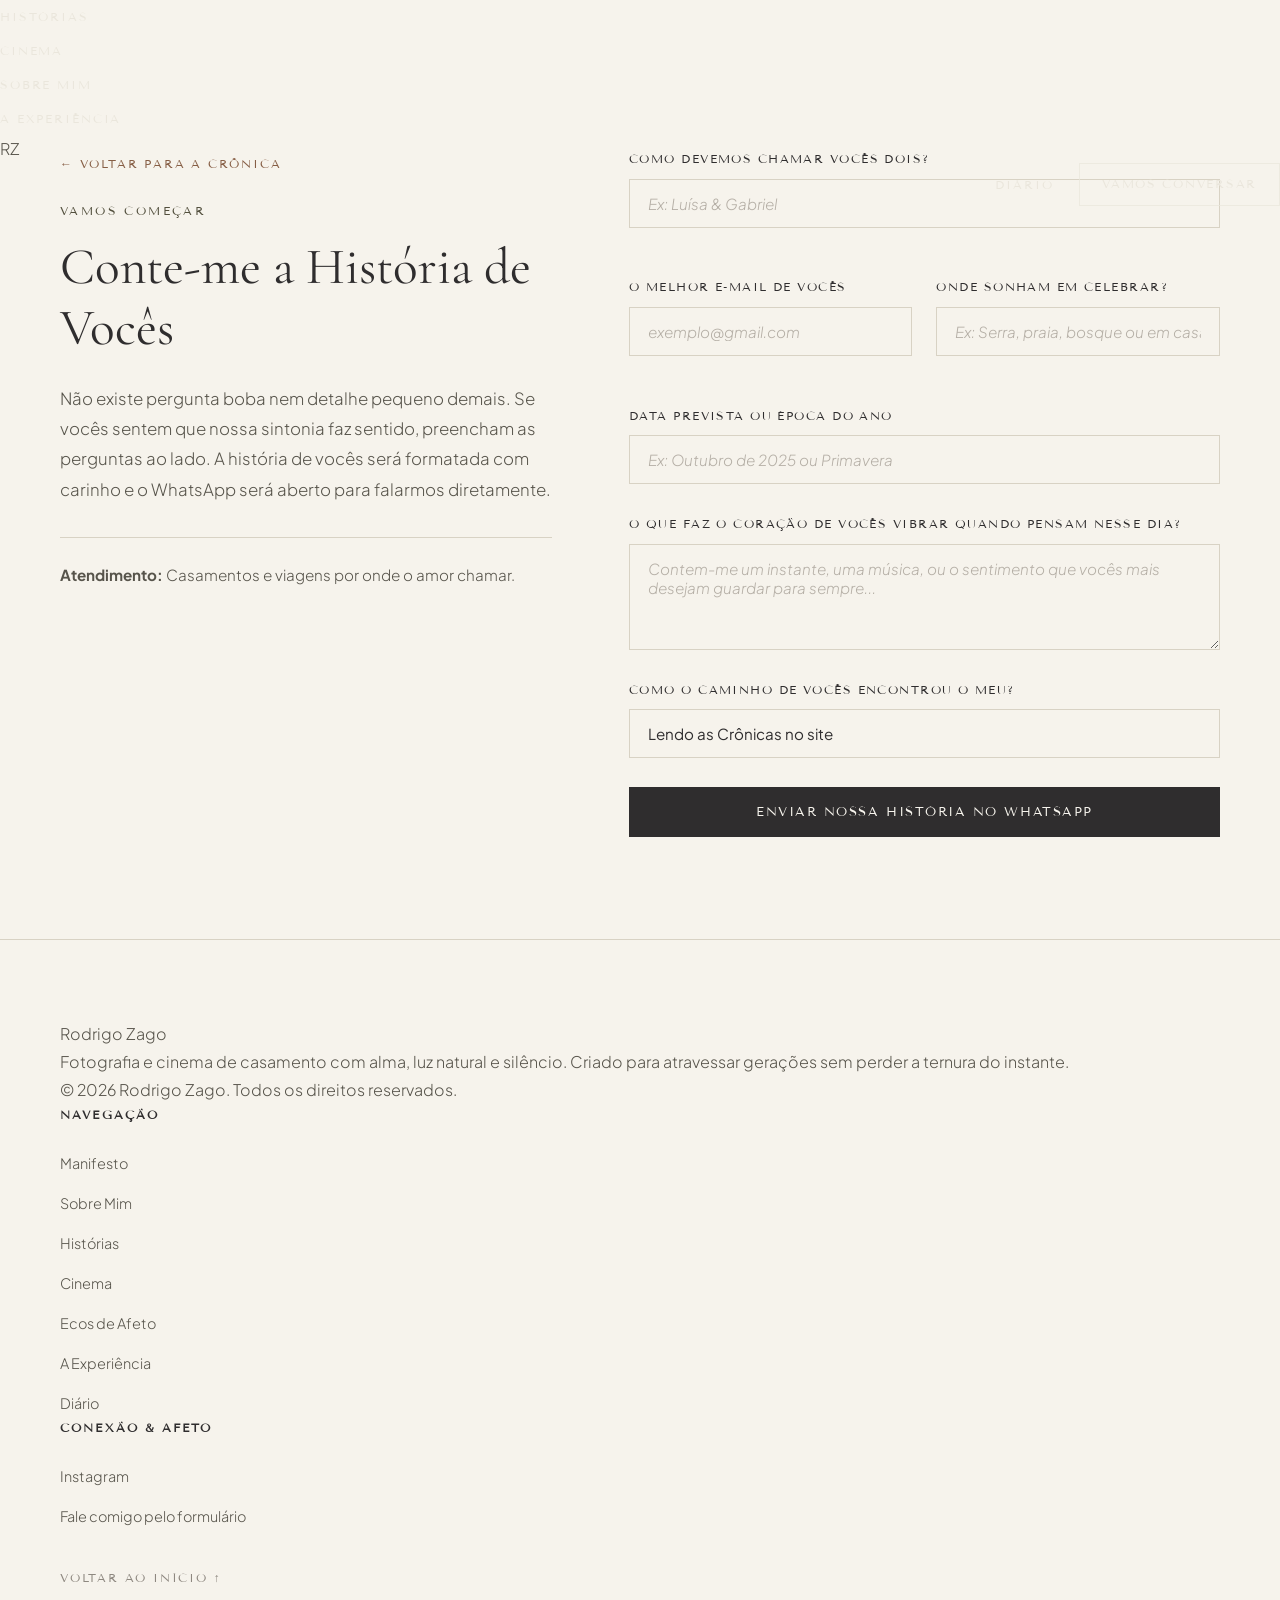
==== commit 6634d8bb: "feat(infra): preparar arquitetura para Cloudflare Pages e Cloudflare R2" ====
--- a/contato.html
+++ b/contato.html
@@ -197,6 +197,7 @@
     </div>
   </footer>
 
+  <script src="config.js"></script>
   <script src="script.js"></script>
 </body>
 </html>
--- a/style.css
+++ b/style.css
@@ -477,9 +477,22 @@
   align-items: center;
 }
 
+/* Animação suave de entrada editorial para os elementos do Hero */
+@keyframes editorialFadeUp {
+  from {
+    opacity: 0;
+    transform: translateY(22px);
+  }
+  to {
+    opacity: 1;
+    transform: translateY(0);
+  }
+}
+
 .hero-logo-heading {
   margin: 0 0 2.2rem;
   line-height: 0;
+  animation: editorialFadeUp 0.95s var(--transition-smooth) 0.1s both;
 }
 .hero-logo {
   width: clamp(260px, 46vw, 600px);
@@ -496,6 +509,7 @@
   color: var(--bg-surface);
   max-width: 760px;
   margin-bottom: 1.4rem;
+  animation: editorialFadeUp 1.05s var(--transition-smooth) 0.25s both;
 }
 
 .hero-subtext {
@@ -504,6 +518,7 @@
   color: rgba(234, 230, 220, 0.82);
   max-width: 540px;
   margin-bottom: 2.4rem;
+  animation: editorialFadeUp 1.05s var(--transition-smooth) 0.4s both;
 }
 
 .hero-actions {
@@ -512,6 +527,7 @@
   flex-wrap: wrap;
   align-items: center;
   gap: 1.5rem;
+  animation: editorialFadeUp 1.05s var(--transition-smooth) 0.55s both;
 }
 
 .hero-section .btn-outline {
@@ -2691,3 +2707,106 @@
   margin: 0;
 }
 
+/* ==========================================================================
+   SISTEMA DE ANIMAÇÕES AO ROLAR A PÁGINA (SCROLL REVEAL EDITORIAL)
+   ========================================================================== */
+
+/* Ativado via JavaScript (apenas se o navegador suportar IntersectionObserver) */
+html.has-scroll-reveal .reveal {
+  opacity: 0;
+  transform: translateY(32px);
+  transition: opacity 0.85s var(--transition-smooth),
+              transform 0.85s var(--transition-smooth);
+  transition-delay: var(--reveal-delay, 0s);
+  will-change: opacity, transform;
+}
+
+/* Estado quando o elemento entra no campo visual ao rolar a página */
+html.has-scroll-reveal .reveal.is-revealed {
+  opacity: 1;
+  transform: translateY(0);
+}
+
+/* Variação: Suave aproximação de escala (ideal para retratos e cards especiais) */
+html.has-scroll-reveal .reveal.reveal-scale {
+  transform: scale(0.96) translateY(24px);
+  transition: opacity 0.95s var(--transition-smooth),
+              transform 0.95s var(--transition-smooth);
+}
+html.has-scroll-reveal .reveal.reveal-scale.is-revealed {
+  transform: scale(1) translateY(0);
+}
+
+/* Variação: Entrada lateral suave da esquerda (colunas de texto/intro) */
+html.has-scroll-reveal .reveal.reveal-from-left {
+  transform: translateX(-36px);
+  transition: opacity 0.9s var(--transition-smooth),
+              transform 0.9s var(--transition-smooth);
+}
+html.has-scroll-reveal .reveal.reveal-from-left.is-revealed {
+  transform: translateX(0);
+}
+
+/* Variação: Entrada lateral suave da direita (colunas de formulário/texto) */
+html.has-scroll-reveal .reveal.reveal-from-right {
+  transform: translateX(36px);
+  transition: opacity 0.9s var(--transition-smooth),
+              transform 0.9s var(--transition-smooth);
+}
+html.has-scroll-reveal .reveal.reveal-from-right.is-revealed {
+  transform: translateX(0);
+}
+
+/* Variação: Dissolução pura sem deslocamento (fade) */
+html.has-scroll-reveal .reveal.reveal-fade {
+  transform: none !important;
+  transition: opacity 1.1s var(--transition-smooth);
+}
+html.has-scroll-reveal .reveal.reveal-fade.is-revealed {
+  opacity: 1;
+}
+
+/* Ajustes para telas menores / celulares */
+@media (max-width: 768px) {
+  /* No celular, transforma deslocamentos laterais em suaves elevações verticais */
+  html.has-scroll-reveal .reveal.reveal-from-left,
+  html.has-scroll-reveal .reveal.reveal-from-right {
+    transform: translateY(24px);
+  }
+  html.has-scroll-reveal .reveal.reveal-from-left.is-revealed,
+  html.has-scroll-reveal .reveal.reveal-from-right.is-revealed {
+    transform: translateY(0);
+  }
+
+  /* Garante que os cards dentro de carrosséis horizontais fiquem perfeitamente prontos para touch swipe */
+  .highlights-carousel-wrapper.is-revealed .gallery-card,
+  .cinema-carousel-wrapper.is-revealed .cinema-card,
+  .journal-carousel-wrapper.is-revealed .journal-card {
+    opacity: 1 !important;
+    transform: none !important;
+  }
+}
+
+/* Acessibilidade: respeita preferências de redução de movimento do sistema operacional */
+@media (prefers-reduced-motion: reduce) {
+  .hero-logo-heading,
+  .hero-manifesto,
+  .hero-subtext,
+  .hero-actions {
+    animation: none !important;
+    opacity: 1 !important;
+    transform: none !important;
+  }
+
+  html.has-scroll-reveal .reveal,
+  html.has-scroll-reveal .reveal.reveal-scale,
+  html.has-scroll-reveal .reveal.reveal-from-left,
+  html.has-scroll-reveal .reveal.reveal-from-right,
+  html.has-scroll-reveal .reveal.reveal-fade {
+    opacity: 1 !important;
+    transform: none !important;
+    transition: none !important;
+  }
+}
+
+
